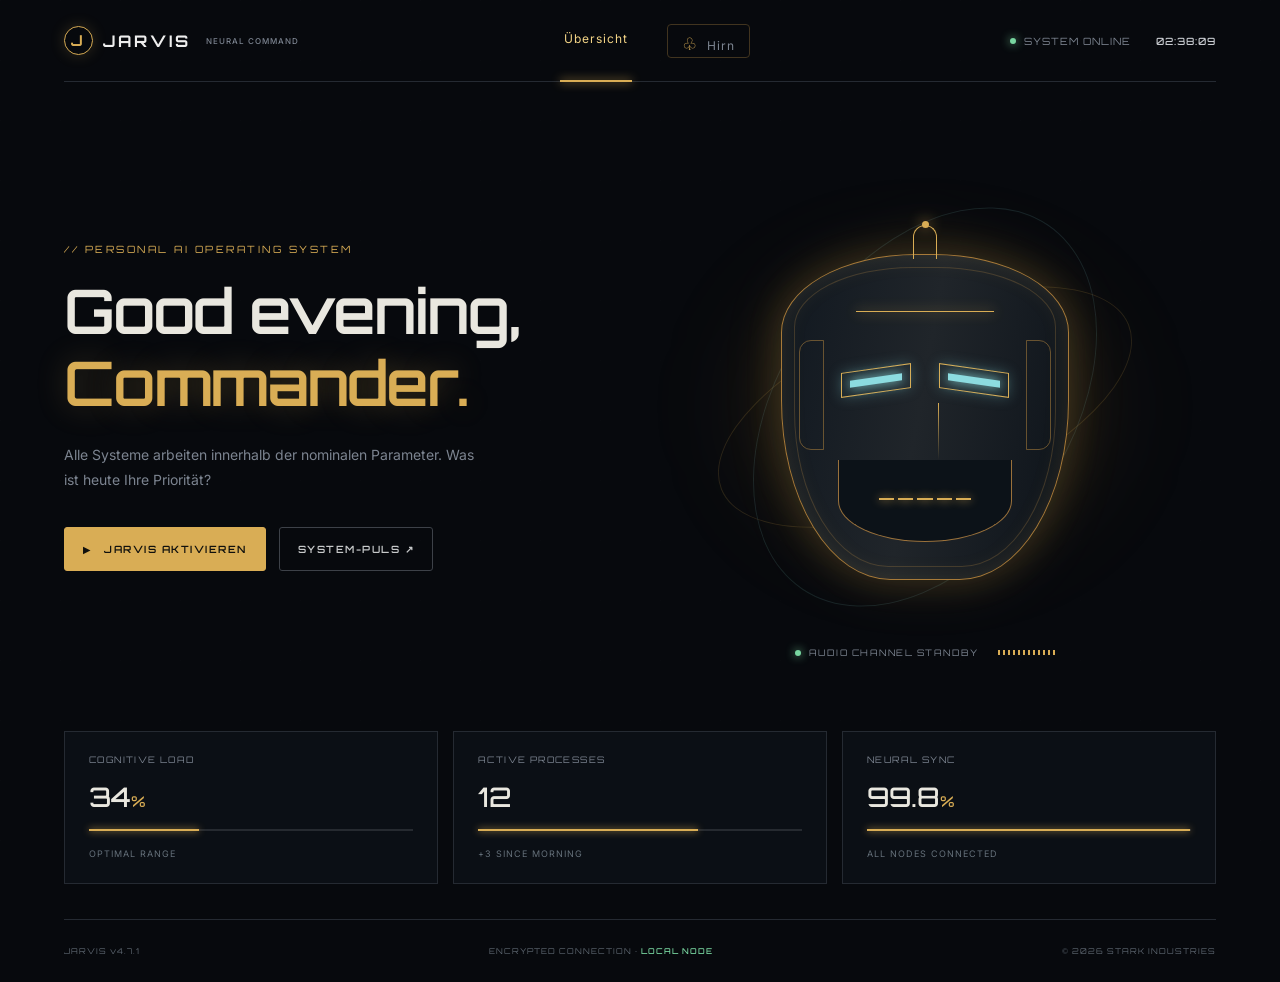
==== index.html @ fb4bdd4e "Create Jarvis neural command dashboard and interactive Hirn page." ====
<!doctype html>
<html lang="de">
<head>
  <meta charset="UTF-8" />
  <meta name="viewport" content="width=device-width, initial-scale=1.0" />
  <meta name="theme-color" content="#07090d" />
  <title>JARVIS // Neural Command</title>
  <link rel="preconnect" href="https://fonts.googleapis.com">
  <link rel="preconnect" href="https://fonts.gstatic.com" crossorigin>
  <link href="https://fonts.googleapis.com/css2?family=Inter:wght@400;500;600;700&family=Orbitron:wght@500;600;700;800&display=swap" rel="stylesheet">
  <link rel="stylesheet" href="style.css" />
</head>
<body>
  <div class="app-shell">
    <header class="topbar">
      <a class="brand" href="#dashboard" aria-label="Jarvis Dashboard">
        <span class="brand-mark">J</span><span>JARVIS</span><small>NEURAL COMMAND</small>
      </a>
      <nav class="nav-links" aria-label="Hauptnavigation">
        <a class="nav-link active" href="#dashboard">Übersicht</a>
        <a class="nav-link brain-link" href="#brain"><span class="brain-icon">♧</span> Hirn</a>
      </nav>
      <div class="status"><i></i><span>SYSTEM ONLINE</span><b id="clock">00:00:00</b></div>
    </header>

    <main id="dashboard" class="view dashboard-view">
      <section class="hero-copy">
        <p class="eyebrow">// PERSONAL AI OPERATING SYSTEM</p>
        <h1>Good evening,<br><em>Commander.</em></h1>
        <p class="hero-subtitle">Alle Systeme arbeiten innerhalb der nominalen Parameter. Was ist heute Ihre Priorität?</p>
        <div class="quick-actions">
          <button class="gold-button" id="speakButton"><span class="play">▶</span> JARVIS AKTIVIEREN</button>
          <button class="ghost-button" id="pulseButton">SYSTEM-PULS <span>↗</span></button>
        </div>
      </section>

      <section class="robot-stage" aria-label="Animierter Jarvis Roboterkopf">
        <div class="stage-grid"></div><div class="orbital orbital-one"></div><div class="orbital orbital-two"></div>
        <div class="robot-glow"></div>
        <div class="robot-head">
          <div class="antenna"></div><div class="head-shell">
            <div class="side-panel left"></div><div class="side-panel right"></div>
            <div class="forehead-line"></div>
            <div class="eye left-eye"><span></span></div><div class="eye right-eye"><span></span></div>
            <div class="nose-line"></div>
            <div class="jaw"><div class="mouth"><span></span><span></span><span></span><span></span><span></span></div></div>
          </div>
        </div>
        <div class="audio-readout"><span class="audio-dot"></span><span id="audioState">AUDIO CHANNEL STANDBY</span><div class="waveform" id="waveform"></div></div>
      </section>

      <section class="metrics">
        <article class="metric-card"><span class="metric-label">COGNITIVE LOAD</span><strong>34<span>%</span></strong><div class="bar"><i style="width:34%"></i></div><small>OPTIMAL RANGE</small></article>
        <article class="metric-card"><span class="metric-label">ACTIVE PROCESSES</span><strong>12</strong><div class="bar"><i style="width:68%"></i></div><small>+3 SINCE MORNING</small></article>
        <article class="metric-card"><span class="metric-label">NEURAL SYNC</span><strong>99.8<span>%</span></strong><div class="bar"><i style="width:99.8%"></i></div><small>ALL NODES CONNECTED</small></article>
      </section>
    </main>

    <main id="brain" class="view brain-view hidden">
      <section class="brain-heading"><p class="eyebrow">// NEURAL ARCHITECTURE</p><h2>Thought <em>Topology</em></h2><p>Ihre Wissensstruktur, live visualisiert.</p></section>
      <section class="brain-map" aria-label="Hierarchische Hirnstruktur">
        <svg class="connections" viewBox="0 0 1200 700" preserveAspectRatio="none" aria-hidden="true">
          <defs><linearGradient id="lineGold"><stop stop-color="#d9ad55"/><stop offset="1" stop-color="#55401f"/></linearGradient></defs>
          <path d="M600 350 C470 270 390 190 245 150 M600 350 C750 260 810 180 970 145 M600 350 C420 380 300 430 170 520 M600 350 C770 390 900 450 1050 520"/><path class="branch" d="M245 150 C175 105 125 105 75 80 M245 150 C220 80 255 55 300 38 M970 145 C1015 90 1060 75 1115 62 M970 145 C985 80 950 48 900 30 M170 520 C120 570 105 610 80 655 M170 520 C240 570 260 610 310 660 M1050 520 C1110 560 1140 600 1175 645 M1050 520 C990 570 970 620 925 665"/>
        </svg>
        <div class="data-stream stream-a"></div><div class="data-stream stream-b"></div><div class="data-stream stream-c"></div><div class="data-stream stream-d"></div>
        <div class="central-node"><div class="central-core"><span>J</span></div><strong>HAUPTZENTRALE</strong><small>CORE INTELLIGENCE</small></div>
        <button class="node node-a"><span>◈</span> FOKUS</button><button class="node node-b"><span>◉</span> ERINNERUNG</button><button class="node node-c"><span>✧</span> KREATIVITÄT</button><button class="node node-d"><span>⌁</span> ANALYSE</button>
        <div class="leaf leaf-1">ZIELE</div><div class="leaf leaf-2">KONTEXT</div><div class="leaf leaf-3">IDEEN</div><div class="leaf leaf-4">MUSTER</div><div class="leaf leaf-5">DATEN</div><div class="leaf leaf-6">AKTION</div><div class="leaf leaf-7">LOGIK</div><div class="leaf leaf-8">VISION</div>
      </section>
    </main>
    <footer><span>JARVIS v4.7.1</span><span>ENCRYPTED CONNECTION · <b>LOCAL NODE</b></span><span>© 2026 STARK INDUSTRIES</span></footer>
  </div>
  <script src="app.js"></script>
</body>
</html>
---- style.css ----
:root{--bg:#07090d;--panel:#0d1118;--line:#252a32;--gold:#d9ad55;--gold-light:#f3d486;--muted:#7c8490;--cyan:#8cdce0}*{box-sizing:border-box}html{scroll-behavior:smooth}body{margin:0;background:var(--bg);color:#e9e7df;font-family:Inter,Arial,sans-serif;min-height:100vh}body:before{content:"";position:fixed;inset:0;pointer-events:none;opacity:.3;background-image:linear-gradient(rgba(255,255,255,.018) 1px,transparent 1px),linear-gradient(90deg,rgba(255,255,255,.018) 1px,transparent 1px);background-size:60px 60px}.app-shell{max-width:1440px;margin:auto;padding:0 5vw;position:relative}.topbar{height:82px;border-bottom:1px solid var(--line);display:flex;align-items:center;justify-content:space-between}.brand{display:flex;align-items:center;gap:10px;color:#eee;text-decoration:none;font:700 16px Orbitron;letter-spacing:3px}.brand small{font:500 8px Inter;letter-spacing:1px;color:var(--muted);margin-left:5px}.brand-mark{color:var(--gold);border:1px solid var(--gold);border-radius:50%;height:29px;width:29px;display:grid;place-items:center;font:700 15px Orbitron;box-shadow:0 0 15px #d9ad5533}.nav-links{display:flex;gap:35px;height:100%;align-items:center}.nav-link{height:100%;padding:31px 4px 0;color:var(--muted);text-decoration:none;font-size:12px;letter-spacing:1px;position:relative}.nav-link.active,.nav-link:hover{color:var(--gold-light)}.nav-link.active:after{content:"";position:absolute;bottom:-1px;left:0;right:0;height:2px;background:var(--gold);box-shadow:0 0 10px var(--gold)}.brain-link{border:1px solid #41341f;border-radius:4px;height:34px;padding:9px 14px;margin-top:0}.brain-link.active:after{display:none}.brain-icon{font-size:17px;color:var(--gold);margin-right:5px}.status{font:10px Orbitron;color:var(--muted);display:flex;align-items:center;gap:8px;letter-spacing:1px}.status i,.audio-dot{width:6px;height:6px;background:#78d6a0;border-radius:50%;box-shadow:0 0 10px #78d6a0;display:inline-block}.status b{font-weight:500;color:#c8cbd0;margin-left:17px}.view{min-height:calc(100vh - 145px)}.dashboard-view{display:grid;grid-template-columns:1fr 1.15fr;align-items:center;gap:5vw;padding:65px 0 35px}.eyebrow{font:10px Orbitron;letter-spacing:2.5px;color:var(--gold);margin:0 0 20px}.hero-copy h1{font:600 clamp(38px,4.8vw,70px) Orbitron;line-height:1.17;letter-spacing:-2px;margin:0 0 25px}.hero-copy h1 em,.brain-heading h2 em{font-style:normal;color:var(--gold);text-shadow:0 0 30px #d9ad5544}.hero-subtitle{color:var(--muted);max-width:410px;line-height:1.75;font-size:14px}.quick-actions{display:flex;gap:13px;margin-top:35px}.gold-button,.ghost-button{font:600 10px Orbitron;letter-spacing:1.5px;border-radius:3px;padding:15px 18px;cursor:pointer}.gold-button{background:var(--gold);border:1px solid var(--gold);color:#10100d}.gold-button:hover{background:var(--gold-light);box-shadow:0 0 25px #d9ad5555}.ghost-button{background:transparent;color:#c7c9ca;border:1px solid #3d4148}.ghost-button:hover{border-color:var(--gold);color:var(--gold)}.play{font-size:9px;margin-right:8px}.robot-stage{height:520px;position:relative;display:grid;place-items:center}.stage-grid{position:absolute;inset:8%;background:radial-gradient(ellipse at center,transparent 25%,#d9ad5505 65%),linear-gradient(90deg,transparent 49.8%,#4e422d44 50%,transparent 50.2%),linear-gradient(0deg,transparent 49.8%,#4e422d44 50%,transparent 50.2%);background-size:auto,80px 100%,100% 80px;mask-image:radial-gradient(ellipse,black,transparent 70%)}.robot-glow{position:absolute;width:350px;height:270px;background:#bc832c1f;filter:blur(50px);border-radius:50%}.robot-head{position:relative;width:320px;height:365px;filter:drop-shadow(0 0 25px #d9ad5533)}.antenna{position:absolute;z-index:2;top:0;left:148px;width:24px;height:34px;border:1px solid var(--gold);border-bottom:0;border-radius:12px 12px 0 0}.antenna:after{content:"";position:absolute;width:7px;height:7px;border-radius:50%;background:var(--gold);top:-5px;left:8px;box-shadow:0 0 14px var(--gold)}.head-shell{position:absolute;inset:29px 16px 10px;border:1px solid #a77a39;border-radius:47% 47% 38% 38%/24% 24% 55% 55%;background:linear-gradient(100deg,#111820,#20252a 48%,#0d131a);overflow:hidden;box-shadow:inset 0 0 25px #f1bf5520,0 0 40px #d9ad5518}.head-shell:before{content:"";position:absolute;inset:12px;border:1px solid #b3874644;border-radius:45% 45% 36% 36%/20% 20% 52% 52%}.forehead-line{position:absolute;top:56px;left:74px;right:74px;height:1px;background:var(--gold);box-shadow:0 0 12px var(--gold)}.side-panel{position:absolute;top:85px;width:25px;height:110px;border:1px solid #a0783b99}.side-panel.left{left:17px;border-radius:12px 0 0 12px}.side-panel.right{right:17px;border-radius:0 12px 12px 0}.eye{position:absolute;top:113px;width:70px;height:25px;border:1px solid var(--gold);background:#8cdce00b;transform:skewY(-8deg);box-shadow:0 0 14px #8cdce044}.eye span{position:absolute;inset:8px 8px;background:var(--cyan);box-shadow:0 0 12px var(--cyan);animation:blink 4s infinite}.right-eye{right:59px;transform:skewY(8deg)}.left-eye{left:59px}.nose-line{position:absolute;top:148px;left:156px;width:1px;height:57px;background:linear-gradient(var(--gold),transparent)}.jaw{position:absolute;bottom:37px;left:56px;right:56px;height:82px;border:1px solid #9a713b;border-top:0;border-radius:0 0 50% 50%;background:#0c1218}.mouth{position:absolute;top:33px;left:40px;right:40px;height:12px;display:flex;gap:4px;align-items:center}.mouth span{height:2px;flex:1;background:var(--gold);box-shadow:0 0 8px var(--gold);transition:height .06s}.audio-readout{position:absolute;bottom:7px;font:9px Orbitron;color:var(--muted);letter-spacing:1.5px;display:flex;align-items:center;gap:8px}.waveform{display:flex;gap:3px;height:15px;align-items:center;margin-left:12px}.waveform i{width:2px;height:5px;background:var(--gold);animation:wave .8s infinite alternate}.waveform i:nth-child(2n){animation-delay:.2s}.waveform i:nth-child(3n){animation-delay:.4s}.orbital{position:absolute;border:1px solid #d9ad5528;border-radius:50%;width:440px;height:190px;transform:rotate(-22deg)}.orbital-two{width:290px;height:440px;transform:rotate(34deg);border-color:#8cdce01f}@keyframes wave{to{height:15px}}@keyframes blink{0%,46%,50%,100%{opacity:1}48%{opacity:.05}}.metrics{grid-column:1/-1;display:grid;grid-template-columns:repeat(3,1fr);gap:15px}.metric-card{background:#0b0f15;border:1px solid var(--line);padding:22px 24px}.metric-label{display:block;color:var(--muted);font:9px Orbitron;letter-spacing:1.4px;margin-bottom:15px}.metric-card strong{font:500 27px Orbitron}.metric-card strong span{color:var(--gold);font-size:15px}.bar{height:2px;background:#262a30;margin:15px 0 10px}.bar i{display:block;height:100%;background:var(--gold);box-shadow:0 0 7px var(--gold)}.metric-card small{color:#65707a;font-size:9px;letter-spacing:1px}.hidden{display:none!important}.brain-view{padding:62px 0 30px}.brain-heading h2{font:600 43px Orbitron;margin:0 0 10px}.brain-heading>p:last-child{color:var(--muted);font-size:14px}.brain-map{height:650px;position:relative;overflow:hidden;margin-top:-20px}.connections{position:absolute;inset:0;width:100%;height:100%;fill:none;stroke:url(#lineGold);stroke-width:1.5;stroke-dasharray:5 8;opacity:.75}.connections .branch{stroke:#66502d}.central-node{position:absolute;left:50%;top:50%;transform:translate(-50%,-50%);text-align:center;font:11px Orbitron;letter-spacing:1px}.central-core{width:116px;height:116px;border:1px solid var(--gold);border-radius:50%;display:grid;place-items:center;margin:auto;background:radial-gradient(circle,#c4923b33,#0b1018 65%);box-shadow:0 0 35px #d9ad5544, inset 0 0 20px #d9ad5533;animation:corepulse 3s infinite}.central-core span{font:40px Orbitron;color:var(--gold-light)}.central-node strong{display:block;margin-top:17px;color:var(--gold-light)}.central-node small{font:8px Inter;color:var(--muted);display:block;margin-top:7px;letter-spacing:2px}.node,.leaf{position:absolute;background:#0c1219;color:#e4d2a9;border:1px solid #8b6933;padding:14px 19px;border-radius:50px;font:10px Orbitron;letter-spacing:1px;box-shadow:0 0 18px #d9ad5515;transition:.3s}.node:hover{transform:scale(1.16);background:#332717;box-shadow:0 0 30px #d9ad5555;color:var(--gold-light)}.node span{color:var(--gold);margin-right:7px}.node-a{left:17%;top:20%}.node-b{right:14%;top:19%}.node-c{left:11%;top:73%}.node-d{right:11%;top:73%}.leaf{padding:9px 13px;font:8px Inter;letter-spacing:1.5px;color:var(--muted);border-color:#3e3627}.leaf-1{left:3%;top:7%}.leaf-2{left:24%;top:2%}.leaf-3{right:20%;top:2%}.leaf-4{right:2%;top:8%}.leaf-5{left:2%;top:91%}.leaf-6{left:25%;top:94%}.leaf-7{right:22%;top:94%}.leaf-8{right:1%;top:90%}.data-stream{position:absolute;width:7px;height:7px;background:var(--gold-light);border-radius:50%;box-shadow:0 0 12px 3px var(--gold);animation:flow 4s infinite linear}.stream-a{left:39%;top:27%}.stream-b{left:65%;top:28%;animation-delay:1s}.stream-c{left:36%;top:61%;animation-delay:2s}.stream-d{left:67%;top:62%;animation-delay:3s}@keyframes corepulse{50%{box-shadow:0 0 50px #d9ad5566,inset 0 0 30px #d9ad5555}}@keyframes flow{0%{transform:translate(0,0);opacity:0}20%{opacity:1}100%{transform:translate(130px,70px);opacity:0} }footer{height:63px;border-top:1px solid var(--line);display:flex;justify-content:space-between;align-items:center;color:#5d6670;font:8px Orbitron;letter-spacing:1px}footer b{color:#78d6a0;font-weight:500}@media(max-width:800px){.app-shell{padding:0 22px}.brand small,.status b,.nav-link.active{display:none}.dashboard-view{display:block;padding-top:50px}.robot-stage{height:430px;margin-top:30px}.robot-head{transform:scale(.8)}.metrics{grid-template-columns:1fr}.brain-map{height:570px;transform:scale(.8);transform-origin:top center;margin-bottom:-100px}.brain-heading h2{font-size:32px}footer{font-size:7px;gap:10px}footer span:last-child{display:none}}
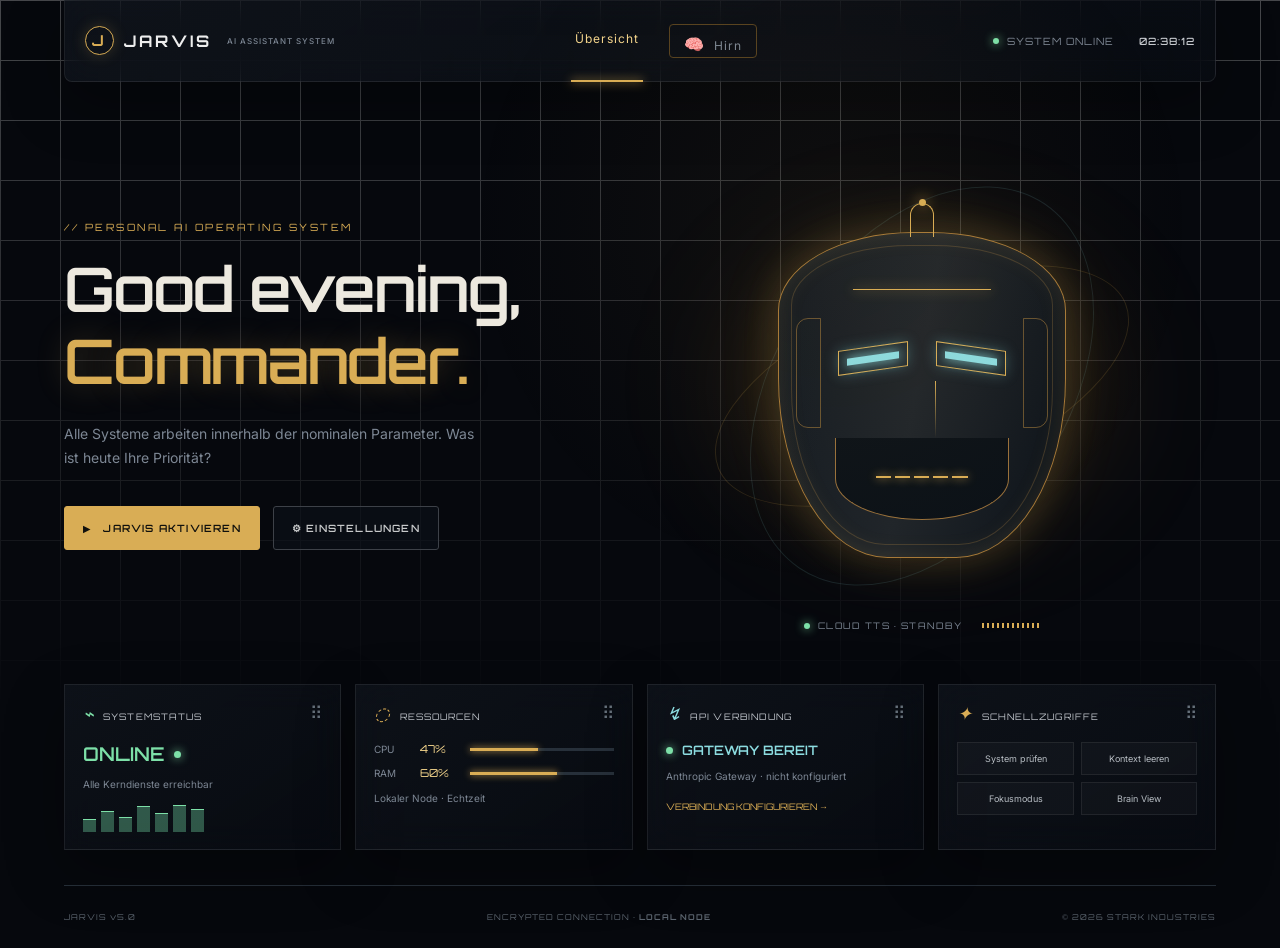
==== commit 7ee75cbe: "Upgrade Jarvis dashboard with glass widgets, settings modal, TTS options, API configuration, and bra" ====
--- a/index.html
+++ b/index.html
@@ -3,8 +3,8 @@
 <head>
   <meta charset="UTF-8" />
   <meta name="viewport" content="width=device-width, initial-scale=1.0" />
-  <meta name="theme-color" content="#07090d" />
-  <title>JARVIS // Neural Command</title>
+  <meta name="theme-color" content="#06080d" />
+  <title>JARVIS // AI Assistant System</title>
   <link rel="preconnect" href="https://fonts.googleapis.com">
   <link rel="preconnect" href="https://fonts.gstatic.com" crossorigin>
   <link href="https://fonts.googleapis.com/css2?family=Inter:wght@400;500;600;700&family=Orbitron:wght@500;600;700;800&display=swap" rel="stylesheet">
@@ -12,13 +12,11 @@
 </head>
 <body>
   <div class="app-shell">
-    <header class="topbar">
-      <a class="brand" href="#dashboard" aria-label="Jarvis Dashboard">
-        <span class="brand-mark">J</span><span>JARVIS</span><small>NEURAL COMMAND</small>
-      </a>
+    <header class="topbar glass">
+      <a class="brand" href="#dashboard"><span class="brand-mark">J</span><span>JARVIS</span><small>AI ASSISTANT SYSTEM</small></a>
       <nav class="nav-links" aria-label="Hauptnavigation">
-        <a class="nav-link active" href="#dashboard">Übersicht</a>
-        <a class="nav-link brain-link" href="#brain"><span class="brain-icon">♧</span> Hirn</a>
+        <a class="nav-link active" data-view="dashboard" href="#dashboard">Übersicht</a>
+        <a class="nav-link brain-link" data-view="brain" href="#brain"><span class="brain-icon">🧠</span> Hirn</a>
       </nav>
       <div class="status"><i></i><span>SYSTEM ONLINE</span><b id="clock">00:00:00</b></div>
     </header>
@@ -28,49 +26,27 @@
         <p class="eyebrow">// PERSONAL AI OPERATING SYSTEM</p>
         <h1>Good evening,<br><em>Commander.</em></h1>
         <p class="hero-subtitle">Alle Systeme arbeiten innerhalb der nominalen Parameter. Was ist heute Ihre Priorität?</p>
-        <div class="quick-actions">
-          <button class="gold-button" id="speakButton"><span class="play">▶</span> JARVIS AKTIVIEREN</button>
-          <button class="ghost-button" id="pulseButton">SYSTEM-PULS <span>↗</span></button>
-        </div>
+        <div class="quick-actions"><button class="gold-button" id="speakButton"><span class="play">▶</span> JARVIS AKTIVIEREN</button><button class="ghost-button" id="settingsButton">⚙ EINSTELLUNGEN</button></div>
       </section>
 
       <section class="robot-stage" aria-label="Animierter Jarvis Roboterkopf">
-        <div class="stage-grid"></div><div class="orbital orbital-one"></div><div class="orbital orbital-two"></div>
-        <div class="robot-glow"></div>
-        <div class="robot-head">
-          <div class="antenna"></div><div class="head-shell">
-            <div class="side-panel left"></div><div class="side-panel right"></div>
-            <div class="forehead-line"></div>
-            <div class="eye left-eye"><span></span></div><div class="eye right-eye"><span></span></div>
-            <div class="nose-line"></div>
-            <div class="jaw"><div class="mouth"><span></span><span></span><span></span><span></span><span></span></div></div>
-          </div>
-        </div>
-        <div class="audio-readout"><span class="audio-dot"></span><span id="audioState">AUDIO CHANNEL STANDBY</span><div class="waveform" id="waveform"></div></div>
+        <div class="stage-grid"></div><div class="orbital orbital-one"></div><div class="orbital orbital-two"></div><div class="robot-glow"></div>
+        <div class="robot-head"><div class="antenna"></div><div class="head-shell"><div class="side-panel left"></div><div class="side-panel right"></div><div class="forehead-line"></div><div class="eye left-eye"><span></span></div><div class="eye right-eye"><span></span></div><div class="nose-line"></div><div class="jaw"><div class="mouth" id="mouth"><span></span><span></span><span></span><span></span><span></span></div></div></div></div>
+        <div class="audio-readout"><span class="audio-dot"></span><span id="audioState">CLOUD TTS · STANDBY</span><div class="waveform" id="waveform"></div></div>
       </section>
 
-      <section class="metrics">
-        <article class="metric-card"><span class="metric-label">COGNITIVE LOAD</span><strong>34<span>%</span></strong><div class="bar"><i style="width:34%"></i></div><small>OPTIMAL RANGE</small></article>
-        <article class="metric-card"><span class="metric-label">ACTIVE PROCESSES</span><strong>12</strong><div class="bar"><i style="width:68%"></i></div><small>+3 SINCE MORNING</small></article>
-        <article class="metric-card"><span class="metric-label">NEURAL SYNC</span><strong>99.8<span>%</span></strong><div class="bar"><i style="width:99.8%"></i></div><small>ALL NODES CONNECTED</small></article>
+      <section class="widget-grid" id="widgetGrid" aria-label="Dashboard Widgets">
+        <article class="widget glass" draggable="true" data-widget="system"><header><span class="widget-title"><i class="widget-icon green">⌁</i>SYSTEMSTATUS</span><span class="drag">⠿</span></header><div class="widget-value"><strong>ONLINE</strong><span class="live-dot"></span></div><p>Alle Kerndienste erreichbar</p><div class="mini-bars"><i style="height:45%"></i><i style="height:70%"></i><i style="height:52%"></i><i style="height:88%"></i><i style="height:65%"></i><i style="height:92%"></i><i style="height:76%"></i></div></article>
+        <article class="widget glass" draggable="true" data-widget="resources"><header><span class="widget-title"><i class="widget-icon gold">◌</i>RESSOURCEN</span><span class="drag">⠿</span></header><div class="resource-row"><span>CPU</span><b id="cpu">34%</b><div class="progress"><i id="cpuBar" style="width:34%"></i></div></div><div class="resource-row"><span>RAM</span><b id="ram">62%</b><div class="progress"><i id="ramBar" style="width:62%"></i></div></div><p>Lokaler Node · Echtzeit</p></article>
+        <article class="widget glass" draggable="true" data-widget="api"><header><span class="widget-title"><i class="widget-icon cyan">↯</i>API VERBINDUNG</span><span class="drag">⠿</span></header><div class="connection"><span class="connection-led"></span><strong id="apiStatus">GATEWAY BEREIT</strong></div><p id="endpointLabel">Anthropic Gateway · nicht konfiguriert</p><button class="text-button" id="apiSettings">VERBINDUNG KONFIGURIEREN →</button></article>
+        <article class="widget glass quick-widget" draggable="true" data-widget="quick"><header><span class="widget-title"><i class="widget-icon gold">✦</i>SCHNELLZUGRIFFE</span><span class="drag">⠿</span></header><div class="quick-grid"><button data-quick="status">System prüfen</button><button data-quick="clear">Kontext leeren</button><button data-quick="focus">Fokusmodus</button><button data-quick="brain">Brain View</button></div></article>
       </section>
     </main>
 
-    <main id="brain" class="view brain-view hidden">
-      <section class="brain-heading"><p class="eyebrow">// NEURAL ARCHITECTURE</p><h2>Thought <em>Topology</em></h2><p>Ihre Wissensstruktur, live visualisiert.</p></section>
-      <section class="brain-map" aria-label="Hierarchische Hirnstruktur">
-        <svg class="connections" viewBox="0 0 1200 700" preserveAspectRatio="none" aria-hidden="true">
-          <defs><linearGradient id="lineGold"><stop stop-color="#d9ad55"/><stop offset="1" stop-color="#55401f"/></linearGradient></defs>
-          <path d="M600 350 C470 270 390 190 245 150 M600 350 C750 260 810 180 970 145 M600 350 C420 380 300 430 170 520 M600 350 C770 390 900 450 1050 520"/><path class="branch" d="M245 150 C175 105 125 105 75 80 M245 150 C220 80 255 55 300 38 M970 145 C1015 90 1060 75 1115 62 M970 145 C985 80 950 48 900 30 M170 520 C120 570 105 610 80 655 M170 520 C240 570 260 610 310 660 M1050 520 C1110 560 1140 600 1175 645 M1050 520 C990 570 970 620 925 665"/>
-        </svg>
-        <div class="data-stream stream-a"></div><div class="data-stream stream-b"></div><div class="data-stream stream-c"></div><div class="data-stream stream-d"></div>
-        <div class="central-node"><div class="central-core"><span>J</span></div><strong>HAUPTZENTRALE</strong><small>CORE INTELLIGENCE</small></div>
-        <button class="node node-a"><span>◈</span> FOKUS</button><button class="node node-b"><span>◉</span> ERINNERUNG</button><button class="node node-c"><span>✧</span> KREATIVITÄT</button><button class="node node-d"><span>⌁</span> ANALYSE</button>
-        <div class="leaf leaf-1">ZIELE</div><div class="leaf leaf-2">KONTEXT</div><div class="leaf leaf-3">IDEEN</div><div class="leaf leaf-4">MUSTER</div><div class="leaf leaf-5">DATEN</div><div class="leaf leaf-6">AKTION</div><div class="leaf leaf-7">LOGIK</div><div class="leaf leaf-8">VISION</div>
-      </section>
-    </main>
-    <footer><span>JARVIS v4.7.1</span><span>ENCRYPTED CONNECTION · <b>LOCAL NODE</b></span><span>© 2026 STARK INDUSTRIES</span></footer>
+    <main id="brain" class="view brain-view hidden"><section class="brain-heading"><p class="eyebrow">// NEURAL ARCHITECTURE</p><h2>Thought <em>Topology</em></h2><p>Ihre Wissensstruktur, live visualisiert.</p></section><section class="brain-map" aria-label="Hierarchische Hirnstruktur"><svg class="connections" viewBox="0 0 1200 700" preserveAspectRatio="none"><defs><linearGradient id="lineGold"><stop stop-color="#f0c66d"/><stop offset="1" stop-color="#4c391d"/></linearGradient></defs><path d="M600 350 C470 270 390 190 245 150 M600 350 C750 260 810 180 970 145 M600 350 C420 380 300 430 170 520 M600 350 C770 390 900 450 1050 520"/><path class="branch" d="M245 150 C175 105 125 105 75 80 M245 150 C220 80 255 55 300 38 M970 145 C1015 90 1060 75 1115 62 M970 145 C985 80 950 48 900 30 M170 520 C120 570 105 610 80 655 M170 520 C240 570 260 610 310 660 M1050 520 C1110 560 1140 600 1175 645 M1050 520 C990 570 970 620 925 665"/></svg><div class="data-stream stream-a"></div><div class="data-stream stream-b"></div><div class="data-stream stream-c"></div><div class="data-stream stream-d"></div><div class="central-node"><div class="central-core"><span>J</span></div><strong>HAUPTZENTRALE</strong><small>CORE INTELLIGENCE</small></div><button class="node node-a"><span>◈</span> FOKUS</button><button class="node node-b"><span>◉</span> ERINNERUNG</button><button class="node node-c"><span>✧</span> KREATIVITÄT</button><button class="node node-d"><span>⌁</span> ANALYSE</button><div class="leaf leaf-1">ZIELE</div><div class="leaf leaf-2">KONTEXT</div><div class="leaf leaf-3">IDEEN</div><div class="leaf leaf-4">MUSTER</div><div class="leaf leaf-5">DATEN</div><div class="leaf leaf-6">AKTION</div><div class="leaf leaf-7">LOGIK</div><div class="leaf leaf-8">VISION</div></section></main>
+
+    <footer><span>JARVIS v5.0</span><span>ENCRYPTED CONNECTION · <b>LOCAL NODE</b></span><span>© 2026 STARK INDUSTRIES</span></footer>
   </div>
-  <script src="app.js"></script>
+  <div class="modal-backdrop hidden" id="settingsModal"><section class="settings-modal glass" role="dialog" aria-modal="true" aria-labelledby="settingsTitle"><button class="close-modal" id="closeSettings" aria-label="Schließen">×</button><p class="eyebrow">// SYSTEM CONFIGURATION</p><h2 id="settingsTitle">Einstellungen</h2><p class="modal-intro">Verbinde Jarvis mit deinem Cloud-Gateway und konfiguriere die Sprachausgabe.</p><form id="settingsForm"><fieldset><legend>API-EINSTELLUNGEN · CLAUDE CODE / FREELLMAPI</legend><label for="baseUrl">ANTHROPIC_BASE_URL</label><input id="baseUrl" type="url" placeholder="https://api.example.com" autocomplete="off"><small>FreeLLMAPI- oder Gateway-Endpunkt URL</small><label for="authToken">ANTHROPIC_AUTH_TOKEN</label><input id="authToken" type="password" placeholder="sk-ant-••••••••" autocomplete="off"><small>Wird nur lokal in diesem Browser gespeichert.</small></fieldset><fieldset><legend>SPRACHEINSTELLUNGEN · CLOUD TTS</legend><label for="voiceSelect">SYSTEM-SPRACHAUSGABE</label><select id="voiceSelect"><option value="de-CH">Schweizerdeutsch (de-CH)</option><option value="de-DE" selected>Hochdeutsch (de-DE)</option><option value="en-US">Englisch (en-US)</option></select></fieldset><div class="form-actions"><span id="saveNotice"></span><button class="ghost-button" type="button" id="cancelSettings">Abbrechen</button><button class="gold-button" type="submit">EINSTELLUNGEN SPEICHERN</button></div></form></section></div><script src="app.js"></script>
 </body>
 </html>
--- a/style.css
+++ b/style.css
@@ -1 +1 @@
-:root{--bg:#07090d;--panel:#0d1118;--line:#252a32;--gold:#d9ad55;--gold-light:#f3d486;--muted:#7c8490;--cyan:#8cdce0}*{box-sizing:border-box}html{scroll-behavior:smooth}body{margin:0;background:var(--bg);color:#e9e7df;font-family:Inter,Arial,sans-serif;min-height:100vh}body:before{content:"";position:fixed;inset:0;pointer-events:none;opacity:.3;background-image:linear-gradient(rgba(255,255,255,.018) 1px,transparent 1px),linear-gradient(90deg,rgba(255,255,255,.018) 1px,transparent 1px);background-size:60px 60px}.app-shell{max-width:1440px;margin:auto;padding:0 5vw;position:relative}.topbar{height:82px;border-bottom:1px solid var(--line);display:flex;align-items:center;justify-content:space-between}.brand{display:flex;align-items:center;gap:10px;color:#eee;text-decoration:none;font:700 16px Orbitron;letter-spacing:3px}.brand small{font:500 8px Inter;letter-spacing:1px;color:var(--muted);margin-left:5px}.brand-mark{color:var(--gold);border:1px solid var(--gold);border-radius:50%;height:29px;width:29px;display:grid;place-items:center;font:700 15px Orbitron;box-shadow:0 0 15px #d9ad5533}.nav-links{display:flex;gap:35px;height:100%;align-items:center}.nav-link{height:100%;padding:31px 4px 0;color:var(--muted);text-decoration:none;font-size:12px;letter-spacing:1px;position:relative}.nav-link.active,.nav-link:hover{color:var(--gold-light)}.nav-link.active:after{content:"";position:absolute;bottom:-1px;left:0;right:0;height:2px;background:var(--gold);box-shadow:0 0 10px var(--gold)}.brain-link{border:1px solid #41341f;border-radius:4px;height:34px;padding:9px 14px;margin-top:0}.brain-link.active:after{display:none}.brain-icon{font-size:17px;color:var(--gold);margin-right:5px}.status{font:10px Orbitron;color:var(--muted);display:flex;align-items:center;gap:8px;letter-spacing:1px}.status i,.audio-dot{width:6px;height:6px;background:#78d6a0;border-radius:50%;box-shadow:0 0 10px #78d6a0;display:inline-block}.status b{font-weight:500;color:#c8cbd0;margin-left:17px}.view{min-height:calc(100vh - 145px)}.dashboard-view{display:grid;grid-template-columns:1fr 1.15fr;align-items:center;gap:5vw;padding:65px 0 35px}.eyebrow{font:10px Orbitron;letter-spacing:2.5px;color:var(--gold);margin:0 0 20px}.hero-copy h1{font:600 clamp(38px,4.8vw,70px) Orbitron;line-height:1.17;letter-spacing:-2px;margin:0 0 25px}.hero-copy h1 em,.brain-heading h2 em{font-style:normal;color:var(--gold);text-shadow:0 0 30px #d9ad5544}.hero-subtitle{color:var(--muted);max-width:410px;line-height:1.75;font-size:14px}.quick-actions{display:flex;gap:13px;margin-top:35px}.gold-button,.ghost-button{font:600 10px Orbitron;letter-spacing:1.5px;border-radius:3px;padding:15px 18px;cursor:pointer}.gold-button{background:var(--gold);border:1px solid var(--gold);color:#10100d}.gold-button:hover{background:var(--gold-light);box-shadow:0 0 25px #d9ad5555}.ghost-button{background:transparent;color:#c7c9ca;border:1px solid #3d4148}.ghost-button:hover{border-color:var(--gold);color:var(--gold)}.play{font-size:9px;margin-right:8px}.robot-stage{height:520px;position:relative;display:grid;place-items:center}.stage-grid{position:absolute;inset:8%;background:radial-gradient(ellipse at center,transparent 25%,#d9ad5505 65%),linear-gradient(90deg,transparent 49.8%,#4e422d44 50%,transparent 50.2%),linear-gradient(0deg,transparent 49.8%,#4e422d44 50%,transparent 50.2%);background-size:auto,80px 100%,100% 80px;mask-image:radial-gradient(ellipse,black,transparent 70%)}.robot-glow{position:absolute;width:350px;height:270px;background:#bc832c1f;filter:blur(50px);border-radius:50%}.robot-head{position:relative;width:320px;height:365px;filter:drop-shadow(0 0 25px #d9ad5533)}.antenna{position:absolute;z-index:2;top:0;left:148px;width:24px;height:34px;border:1px solid var(--gold);border-bottom:0;border-radius:12px 12px 0 0}.antenna:after{content:"";position:absolute;width:7px;height:7px;border-radius:50%;background:var(--gold);top:-5px;left:8px;box-shadow:0 0 14px var(--gold)}.head-shell{position:absolute;inset:29px 16px 10px;border:1px solid #a77a39;border-radius:47% 47% 38% 38%/24% 24% 55% 55%;background:linear-gradient(100deg,#111820,#20252a 48%,#0d131a);overflow:hidden;box-shadow:inset 0 0 25px #f1bf5520,0 0 40px #d9ad5518}.head-shell:before{content:"";position:absolute;inset:12px;border:1px solid #b3874644;border-radius:45% 45% 36% 36%/20% 20% 52% 52%}.forehead-line{position:absolute;top:56px;left:74px;right:74px;height:1px;background:var(--gold);box-shadow:0 0 12px var(--gold)}.side-panel{position:absolute;top:85px;width:25px;height:110px;border:1px solid #a0783b99}.side-panel.left{left:17px;border-radius:12px 0 0 12px}.side-panel.right{right:17px;border-radius:0 12px 12px 0}.eye{position:absolute;top:113px;width:70px;height:25px;border:1px solid var(--gold);background:#8cdce00b;transform:skewY(-8deg);box-shadow:0 0 14px #8cdce044}.eye span{position:absolute;inset:8px 8px;background:var(--cyan);box-shadow:0 0 12px var(--cyan);animation:blink 4s infinite}.right-eye{right:59px;transform:skewY(8deg)}.left-eye{left:59px}.nose-line{position:absolute;top:148px;left:156px;width:1px;height:57px;background:linear-gradient(var(--gold),transparent)}.jaw{position:absolute;bottom:37px;left:56px;right:56px;height:82px;border:1px solid #9a713b;border-top:0;border-radius:0 0 50% 50%;background:#0c1218}.mouth{position:absolute;top:33px;left:40px;right:40px;height:12px;display:flex;gap:4px;align-items:center}.mouth span{height:2px;flex:1;background:var(--gold);box-shadow:0 0 8px var(--gold);transition:height .06s}.audio-readout{position:absolute;bottom:7px;font:9px Orbitron;color:var(--muted);letter-spacing:1.5px;display:flex;align-items:center;gap:8px}.waveform{display:flex;gap:3px;height:15px;align-items:center;margin-left:12px}.waveform i{width:2px;height:5px;background:var(--gold);animation:wave .8s infinite alternate}.waveform i:nth-child(2n){animation-delay:.2s}.waveform i:nth-child(3n){animation-delay:.4s}.orbital{position:absolute;border:1px solid #d9ad5528;border-radius:50%;width:440px;height:190px;transform:rotate(-22deg)}.orbital-two{width:290px;height:440px;transform:rotate(34deg);border-color:#8cdce01f}@keyframes wave{to{height:15px}}@keyframes blink{0%,46%,50%,100%{opacity:1}48%{opacity:.05}}.metrics{grid-column:1/-1;display:grid;grid-template-columns:repeat(3,1fr);gap:15px}.metric-card{background:#0b0f15;border:1px solid var(--line);padding:22px 24px}.metric-label{display:block;color:var(--muted);font:9px Orbitron;letter-spacing:1.4px;margin-bottom:15px}.metric-card strong{font:500 27px Orbitron}.metric-card strong span{color:var(--gold);font-size:15px}.bar{height:2px;background:#262a30;margin:15px 0 10px}.bar i{display:block;height:100%;background:var(--gold);box-shadow:0 0 7px var(--gold)}.metric-card small{color:#65707a;font-size:9px;letter-spacing:1px}.hidden{display:none!important}.brain-view{padding:62px 0 30px}.brain-heading h2{font:600 43px Orbitron;margin:0 0 10px}.brain-heading>p:last-child{color:var(--muted);font-size:14px}.brain-map{height:650px;position:relative;overflow:hidden;margin-top:-20px}.connections{position:absolute;inset:0;width:100%;height:100%;fill:none;stroke:url(#lineGold);stroke-width:1.5;stroke-dasharray:5 8;opacity:.75}.connections .branch{stroke:#66502d}.central-node{position:absolute;left:50%;top:50%;transform:translate(-50%,-50%);text-align:center;font:11px Orbitron;letter-spacing:1px}.central-core{width:116px;height:116px;border:1px solid var(--gold);border-radius:50%;display:grid;place-items:center;margin:auto;background:radial-gradient(circle,#c4923b33,#0b1018 65%);box-shadow:0 0 35px #d9ad5544, inset 0 0 20px #d9ad5533;animation:corepulse 3s infinite}.central-core span{font:40px Orbitron;color:var(--gold-light)}.central-node strong{display:block;margin-top:17px;color:var(--gold-light)}.central-node small{font:8px Inter;color:var(--muted);display:block;margin-top:7px;letter-spacing:2px}.node,.leaf{position:absolute;background:#0c1219;color:#e4d2a9;border:1px solid #8b6933;padding:14px 19px;border-radius:50px;font:10px Orbitron;letter-spacing:1px;box-shadow:0 0 18px #d9ad5515;transition:.3s}.node:hover{transform:scale(1.16);background:#332717;box-shadow:0 0 30px #d9ad5555;color:var(--gold-light)}.node span{color:var(--gold);margin-right:7px}.node-a{left:17%;top:20%}.node-b{right:14%;top:19%}.node-c{left:11%;top:73%}.node-d{right:11%;top:73%}.leaf{padding:9px 13px;font:8px Inter;letter-spacing:1.5px;color:var(--muted);border-color:#3e3627}.leaf-1{left:3%;top:7%}.leaf-2{left:24%;top:2%}.leaf-3{right:20%;top:2%}.leaf-4{right:2%;top:8%}.leaf-5{left:2%;top:91%}.leaf-6{left:25%;top:94%}.leaf-7{right:22%;top:94%}.leaf-8{right:1%;top:90%}.data-stream{position:absolute;width:7px;height:7px;background:var(--gold-light);border-radius:50%;box-shadow:0 0 12px 3px var(--gold);animation:flow 4s infinite linear}.stream-a{left:39%;top:27%}.stream-b{left:65%;top:28%;animation-delay:1s}.stream-c{left:36%;top:61%;animation-delay:2s}.stream-d{left:67%;top:62%;animation-delay:3s}@keyframes corepulse{50%{box-shadow:0 0 50px #d9ad5566,inset 0 0 30px #d9ad5555}}@keyframes flow{0%{transform:translate(0,0);opacity:0}20%{opacity:1}100%{transform:translate(130px,70px);opacity:0} }footer{height:63px;border-top:1px solid var(--line);display:flex;justify-content:space-between;align-items:center;color:#5d6670;font:8px Orbitron;letter-spacing:1px}footer b{color:#78d6a0;font-weight:500}@media(max-width:800px){.app-shell{padding:0 22px}.brand small,.status b,.nav-link.active{display:none}.dashboard-view{display:block;padding-top:50px}.robot-stage{height:430px;margin-top:30px}.robot-head{transform:scale(.8)}.metrics{grid-template-columns:1fr}.brain-map{height:570px;transform:scale(.8);transform-origin:top center;margin-bottom:-100px}.brain-heading h2{font-size:32px}footer{font-size:7px;gap:10px}footer span:last-child{display:none}}
+:root{--bg:#06080d;--panel:#0c1119cc;--line:#27303a;--gold:#d9ad55;--gold-light:#f4d58c;--muted:#7d8794;--cyan:#8cdce0;--green:#7de0a8}*{box-sizing:border-box}html{scroll-behavior:smooth}body{margin:0;background:var(--bg);color:#ede9df;font-family:Inter,Arial,sans-serif;min-height:100vh}body:before{content:"";position:fixed;inset:0;pointer-events:none;opacity:.26;background-image:linear-gradient(#fff 1px,transparent 1px),linear-gradient(90deg,#fff 1px,transparent 1px);background-size:60px 60px;mask-image:linear-gradient(to bottom,black,transparent 80%)}body:after{content:"";position:fixed;inset:0;pointer-events:none;background:radial-gradient(circle at 65% 25%,#dba94a0d,transparent 34%)}.app-shell{max-width:1480px;margin:auto;padding:0 5vw;position:relative}.glass{background:linear-gradient(145deg,#151b2485,#080c13aa);border:1px solid #ffffff16;backdrop-filter:blur(16px);box-shadow:0 20px 60px #0005}.topbar{height:82px;border-radius:0 0 8px 8px;display:flex;align-items:center;justify-content:space-between;padding:0 20px;border-top:0}.brand{display:flex;align-items:center;gap:10px;color:#eee;text-decoration:none;font:700 16px Orbitron;letter-spacing:3px}.brand small{font:500 8px Inter;letter-spacing:1px;color:var(--muted);margin-left:5px}.brand-mark{color:var(--gold);border:1px solid var(--gold);border-radius:50%;height:29px;width:29px;display:grid;place-items:center;font:700 15px Orbitron;box-shadow:0 0 15px #d9ad5533}.nav-links{display:flex;gap:26px;height:100%;align-items:center}.nav-link{height:100%;padding:31px 4px 0;color:var(--muted);text-decoration:none;font-size:12px;letter-spacing:1px;position:relative}.nav-link.active,.nav-link:hover{color:var(--gold-light)}.nav-link.active:after{content:"";position:absolute;bottom:-1px;left:0;right:0;height:2px;background:var(--gold);box-shadow:0 0 10px var(--gold)}.brain-link{border:1px solid #57421f;border-radius:4px;height:34px;padding:9px 14px;margin-top:0}.brain-link.active:after{display:none}.brain-icon{font-size:16px;margin-right:5px}.status{font:10px Orbitron;color:var(--muted);display:flex;align-items:center;gap:8px;letter-spacing:1px}.status i,.audio-dot{width:6px;height:6px;background:var(--green);border-radius:50%;box-shadow:0 0 10px var(--green);display:inline-block}.status b{font-weight:500;color:#c8cbd0;margin-left:17px}.view{min-height:calc(100vh - 145px)}.dashboard-view{display:grid;grid-template-columns:1fr 1.15fr;align-items:center;gap:4vw;padding:56px 0 35px}.hero-copy{z-index:2}.eyebrow{font:10px Orbitron;letter-spacing:2.5px;color:var(--gold);margin:0 0 20px}.hero-copy h1{font:600 clamp(38px,4.8vw,70px) Orbitron;line-height:1.17;letter-spacing:-2px;margin:0 0 25px}.hero-copy h1 em,.brain-heading h2 em{font-style:normal;color:var(--gold);text-shadow:0 0 30px #d9ad5544}.hero-subtitle{color:var(--muted);max-width:410px;line-height:1.75;font-size:14px}.quick-actions{display:flex;gap:13px;margin-top:35px}.gold-button,.ghost-button{font:600 10px Orbitron;letter-spacing:1.2px;border-radius:3px;padding:15px 18px;cursor:pointer}.gold-button{background:var(--gold);border:1px solid var(--gold);color:#10100d}.gold-button:hover{background:var(--gold-light);box-shadow:0 0 25px #d9ad5555}.ghost-button{background:#0d111999;color:#c7c9ca;border:1px solid #3d4148}.ghost-button:hover{border-color:var(--gold);color:var(--gold)}.play{font-size:9px;margin-right:8px}.robot-stage{height:495px;position:relative;display:grid;place-items:center}.stage-grid{position:absolute;inset:8%;background:radial-gradient(ellipse at center,transparent 25%,#d9ad5505 65%),linear-gradient(90deg,transparent 49.8%,#4e422d44 50%,transparent 50.2%),linear-gradient(0deg,transparent 49.8%,#4e422d44 50%,transparent 50.2%);background-size:auto,80px 100%,100% 80px;mask-image:radial-gradient(ellipse,black,transparent 70%)}.robot-glow{position:absolute;width:390px;height:300px;background:#bc832c20;filter:blur(55px);border-radius:50%}.robot-head{position:relative;width:320px;height:365px;filter:drop-shadow(0 0 25px #d9ad5533)}.antenna{position:absolute;z-index:2;top:0;left:148px;width:24px;height:34px;border:1px solid var(--gold);border-bottom:0;border-radius:12px 12px 0 0}.antenna:after{content:"";position:absolute;width:7px;height:7px;border-radius:50%;background:var(--gold);top:-5px;left:8px;box-shadow:0 0 14px var(--gold)}.head-shell{position:absolute;inset:29px 16px 10px;border:1px solid #a77a39;border-radius:47% 47% 38% 38%/24% 24% 55% 55%;background:linear-gradient(100deg,#111820,#20252a 48%,#0d131a);overflow:hidden;box-shadow:inset 0 0 25px #f1bf5520,0 0 40px #d9ad5518}.head-shell:before{content:"";position:absolute;inset:12px;border:1px solid #b3874644;border-radius:45% 45% 36% 36%/20% 20% 52% 52%}.forehead-line{position:absolute;top:56px;left:74px;right:74px;height:1px;background:var(--gold);box-shadow:0 0 12px var(--gold)}.side-panel{position:absolute;top:85px;width:25px;height:110px;border:1px solid #a0783b99}.side-panel.left{left:17px;border-radius:12px 0 0 12px}.side-panel.right{right:17px;border-radius:0 12px 12px 0}.eye{position:absolute;top:113px;width:70px;height:25px;border:1px solid var(--gold);background:#8cdce00b;transform:skewY(-8deg);box-shadow:0 0 14px #8cdce044}.eye span{position:absolute;inset:8px 8px;background:var(--cyan);box-shadow:0 0 12px var(--cyan);animation:blink 4s infinite}.right-eye{right:59px;transform:skewY(8deg)}.left-eye{left:59px}.nose-line{position:absolute;top:148px;left:156px;width:1px;height:57px;background:linear-gradient(var(--gold),transparent)}.jaw{position:absolute;bottom:37px;left:56px;right:56px;height:82px;border:1px solid #9a713b;border-top:0;border-radius:0 0 50% 50%;background:#0c1218}.mouth{position:absolute;top:33px;left:40px;right:40px;height:12px;display:flex;gap:4px;align-items:center}.mouth span{height:2px;flex:1;background:var(--gold);box-shadow:0 0 8px var(--gold);transition:height .06s}.audio-readout{position:absolute;bottom:0;font:9px Orbitron;color:var(--muted);letter-spacing:1.5px;display:flex;align-items:center;gap:8px}.waveform{display:flex;gap:3px;height:15px;align-items:center;margin-left:12px}.waveform i{width:2px;height:5px;background:var(--gold);animation:wave .8s infinite alternate}.waveform i:nth-child(2n){animation-delay:.2s}.waveform i:nth-child(3n){animation-delay:.4s}.orbital{position:absolute;border:1px solid #d9ad5528;border-radius:50%;width:440px;height:190px;transform:rotate(-22deg)}.orbital-two{width:290px;height:440px;transform:rotate(34deg);border-color:#8cdce01f}@keyframes wave{to{height:15px}}@keyframes blink{0%,46%,50%,100%{opacity:1}48%{opacity:.05}}.widget-grid{grid-column:1/-1;display:grid;grid-template-columns:repeat(4,1fr);gap:14px}.widget{min-height:158px;padding:17px 18px;cursor:grab;transition:transform .2s,border-color .2s}.widget:hover{border-color:#d9ad5566;transform:translateY(-3px)}.widget.dragging{opacity:.45;transform:scale(.98)}.widget header{display:flex;justify-content:space-between;align-items:center;margin-bottom:18px}.widget-title{font:9px Orbitron;letter-spacing:1.1px;color:#bfc4ca}.widget-icon{font-size:18px;margin-right:8px}.widget-icon.green{color:var(--green)}.widget-icon.gold{color:var(--gold)}.widget-icon.cyan{color:var(--cyan)}.drag{color:#65707a;font-size:17px}.widget-value{display:flex;align-items:center;gap:9px}.widget-value strong,.connection strong{font:600 19px Orbitron;color:var(--green)}.live-dot,.connection-led{width:7px;height:7px;background:var(--green);border-radius:50%;box-shadow:0 0 10px var(--green)}.widget p{font-size:10px;color:var(--muted);margin:12px 0}.mini-bars{height:30px;display:flex;gap:5px;align-items:end}.mini-bars i{width:13px;background:#6ac89a66;border-top:1px solid var(--green)}.resource-row{display:grid;grid-template-columns:38px 42px 1fr;align-items:center;gap:8px;font-size:10px;color:var(--muted);margin:10px 0}.resource-row b{font:11px Orbitron;color:var(--gold-light)}.progress{height:3px;background:#27303a}.progress i{display:block;height:100%;background:var(--gold);box-shadow:0 0 7px var(--gold)}.connection{display:flex;align-items:center;gap:9px}.connection strong{font-size:13px;color:var(--cyan)}.text-button{background:none;border:0;color:var(--gold);font:9px Orbitron;padding:0;cursor:pointer}.quick-grid{display:grid;grid-template-columns:1fr 1fr;gap:7px}.quick-grid button{padding:10px 6px;background:#ffffff06;border:1px solid #ffffff13;color:#b8bec4;font:9px Inter;cursor:pointer}.quick-grid button:hover{border-color:var(--gold);color:var(--gold-light)}.hidden{display:none!important}.brain-view{padding:62px 0 30px}.brain-heading h2{font:600 43px Orbitron;margin:0 0 10px}.brain-heading>p:last-child{color:var(--muted);font-size:14px}.brain-map{height:650px;position:relative;overflow:hidden;margin-top:-20px}.connections{position:absolute;inset:0;width:100%;height:100%;fill:none;stroke:url(#lineGold);stroke-width:1.5;stroke-dasharray:5 8;opacity:.75}.connections .branch{stroke:#66502d}.central-node{position:absolute;left:50%;top:50%;transform:translate(-50%,-50%);text-align:center;font:11px Orbitron;letter-spacing:1px}.central-core{width:116px;height:116px;border:1px solid var(--gold);border-radius:50%;display:grid;place-items:center;margin:auto;background:radial-gradient(circle,#c4923b33,#0b1018 65%);box-shadow:0 0 35px #d9ad5544,inset 0 0 20px #d9ad5533;animation:corepulse 3s infinite}.central-core span{font:40px Orbitron;color:var(--gold-light)}.central-node strong{display:block;margin-top:17px;color:var(--gold-light)}.central-node small{font:8px Inter;color:var(--muted);display:block;margin-top:7px;letter-spacing:2px}.node,.leaf{position:absolute;background:#0c1219;color:#e4d2a9;border:1px solid #8b6933;padding:14px 19px;border-radius:50px;font:10px Orbitron;letter-spacing:1px;box-shadow:0 0 18px #d9ad5515;transition:.3s}.node:hover{transform:scale(1.16);background:#332717;box-shadow:0 0 30px #d9ad5555;color:var(--gold-light)}.node span{color:var(--gold);margin-right:7px}.node-a{left:17%;top:20%}.node-b{right:14%;top:19%}.node-c{left:11%;top:73%}.node-d{right:11%;top:73%}.leaf{padding:9px 13px;font:8px Inter;letter-spacing:1.5px;color:var(--muted);border-color:#3e3627}.leaf-1{left:3%;top:7%}.leaf-2{left:24%;top:2%}.leaf-3{right:20%;top:2%}.leaf-4{right:2%;top:8%}.leaf-5{left:2%;top:91%}.leaf-6{left:25%;top:94%}.leaf-7{right:22%;top:94%}.leaf-8{right:1%;top:90%}.data-stream{position:absolute;width:7px;height:7px;background:var(--gold-light);border-radius:50%;box-shadow:0 0 12px 3px var(--gold);animation:flow 4s infinite linear}.stream-a{left:39%;top:27%}.stream-b{left:65%;top:28%;animation-delay:1s}.stream-c{left:36%;top:61%;animation-delay:2s}.stream-d{left:67%;top:62%;animation-delay:3s}@keyframes corepulse{50%{box-shadow:0 0 50px #d9ad5566,inset 0 0 30px #d9ad5555}}@keyframes flow{0%{transform:translate(0,0);opacity:0}20%{opacity:1}100%{transform:translate(130px,70px);opacity:0}}footer{height:63px;border-top:1px solid var(--line);display:flex;justify-content:space-between;align-items:center;color:#5d6670;font:8px Orbitron;letter-spacing:1px}.modal-backdrop{position:fixed;z-index:20;inset:0;background:#020408c9;backdrop-filter:blur(9px);display:grid;place-items:center;padding:20px}.settings-modal{position:relative;width:min(620px,100%);padding:34px}.settings-modal h2{font:600 30px Orbitron;margin:0 0 9px}.modal-intro{font-size:13px;color:var(--muted);margin:0 0 25px;line-height:1.6}.close-modal{position:absolute;right:20px;top:16px;background:none;border:0;color:var(--muted);font-size:27px;cursor:pointer}.close-modal:hover{color:var(--gold)}fieldset{border:1px solid #ffffff16;padding:19px;margin:0 0 17px}legend{padding:0 8px;color:var(--gold);font:9px Orbitron;letter-spacing:1.2px}label{display:block;color:#bdc3c9;font:10px Orbitron;letter-spacing:1px;margin:13px 0 7px}input,select{width:100%;padding:13px 14px;background:#05080dcf;border:1px solid #34404b;color:#e9e7df;border-radius:3px;font:13px Inter;outline:none}input:focus,select:focus{border-color:var(--gold);box-shadow:0 0 0 2px #d9ad5518}fieldset small{display:block;color:#66717c;font-size:10px;margin-top:6px}.form-actions{display:flex;align-items:center;justify-content:flex-end;gap:10px}.form-actions .gold-button,.form-actions .ghost-button{padding:12px 14px}.form-actions span{color:var(--green);font-size:11px;margin-right:auto}@media(max-width:1050px){.widget-grid{grid-template-columns:repeat(2,1fr)}}@media(max-width:800px){.app-shell{padding:0 22px}.brand small,.status b,.nav-link.active{display:none}.dashboard-view{display:block;padding-top:50px}.robot-stage{height:430px;margin-top:30px}.robot-head{transform:scale(.8)}.widget-grid{grid-template-columns:1fr}.brain-map{height:570px;transform:scale(.8);transform-origin:top center;margin-bottom:-100px}.brain-heading h2{font-size:32px}footer{font-size:7px;gap:10px}footer span:last-child{display:none}.topbar{padding:0 8px}}
